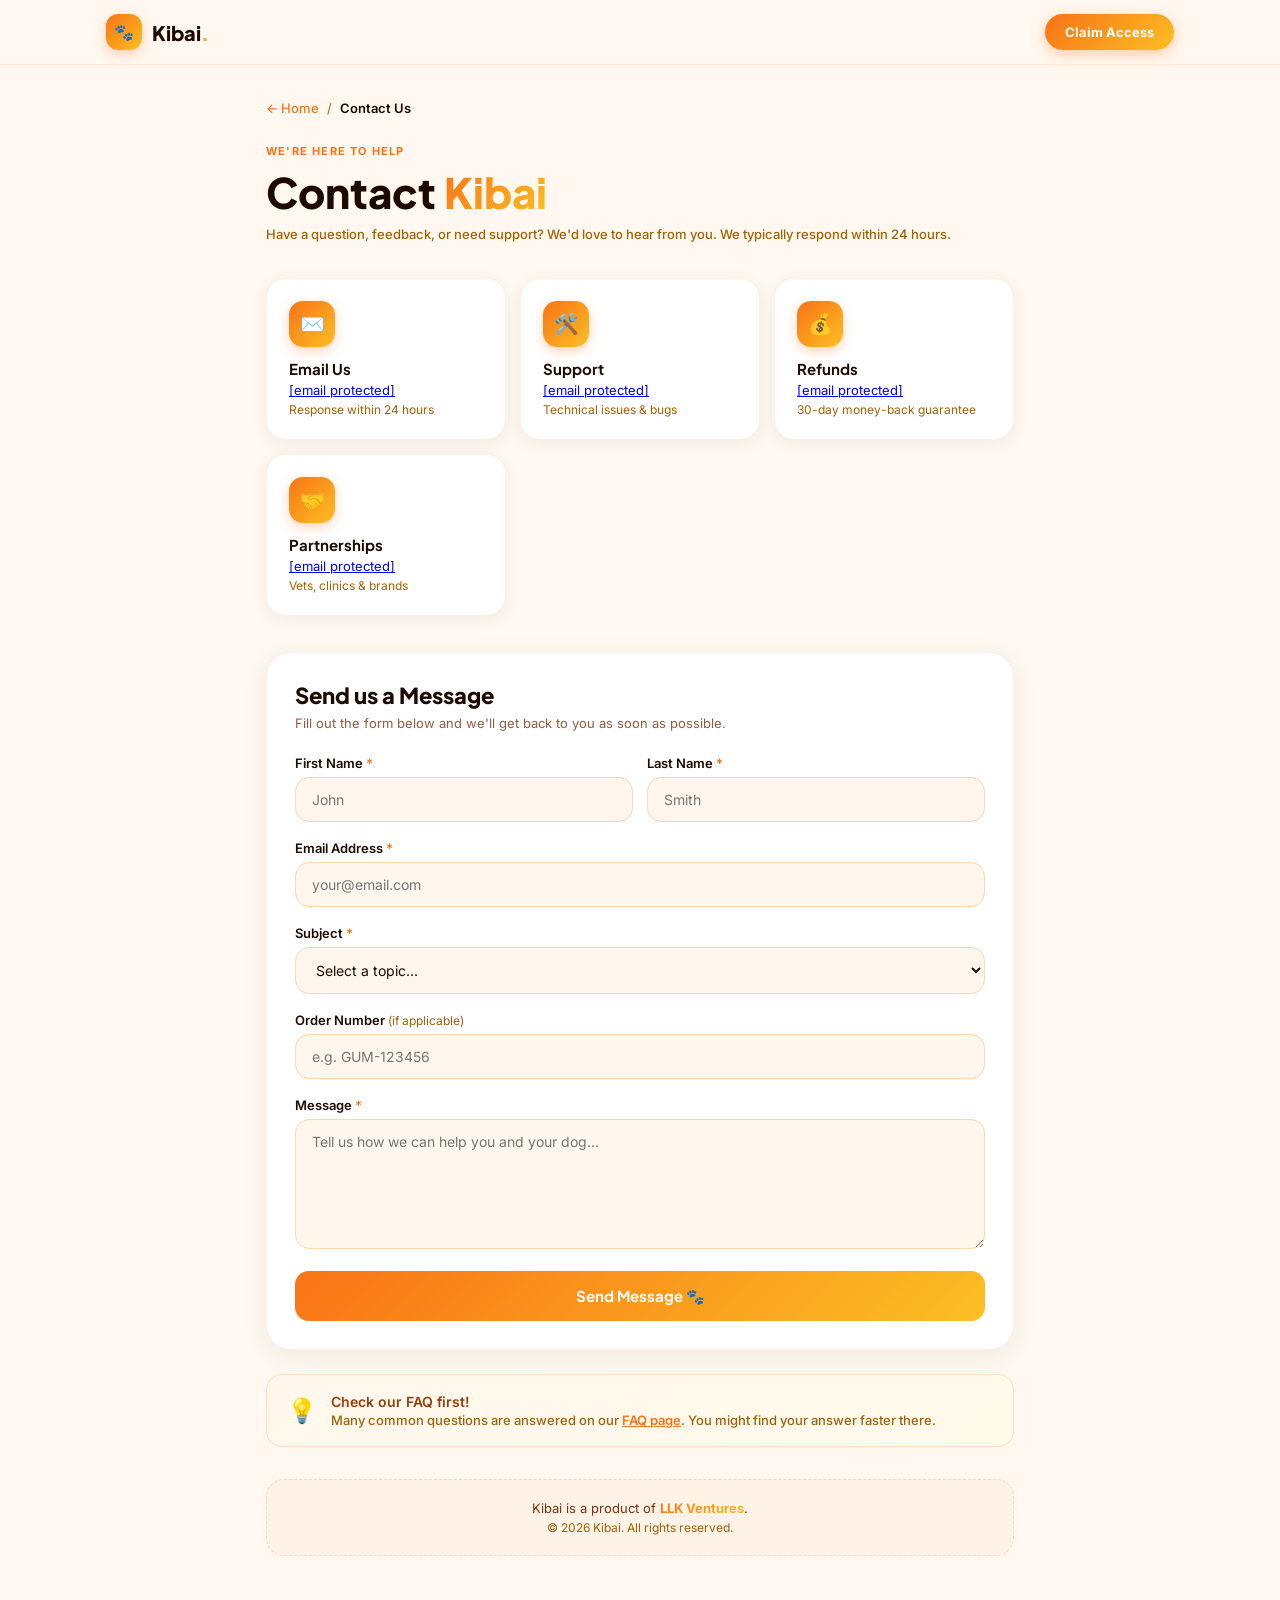
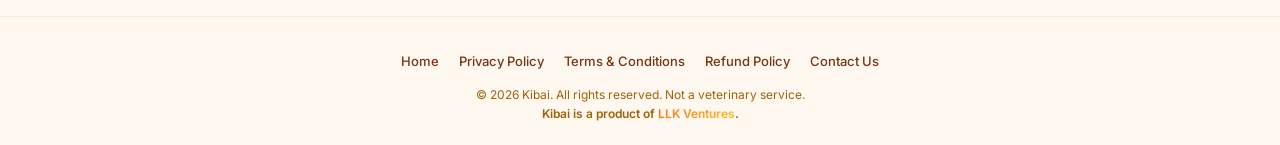
==== contact.html @ 0d259388 "Add files via upload" ====
<!DOCTYPE html>
<html lang="en">
<head>
  <meta charset="UTF-8"/>
  <meta name="viewport" content="width=device-width, initial-scale=1.0, maximum-scale=1.0"/>
  <title>Contact Us — Kibai</title>
  <link rel="preconnect" href="https://fonts.googleapis.com"/>
  <link rel="preconnect" href="https://fonts.gstatic.com" crossorigin/>
  <link href="https://fonts.googleapis.com/css2?family=Plus+Jakarta+Sans:wght@500;600;700;800;900&family=Inter:wght@300;400;500;600;700&display=swap" rel="stylesheet"/>
  <link rel="stylesheet" href="shared.css"/>
</head>
<body>

<nav class="nav-bar">
  <div class="nav-inner">
    <a href="index.html" class="nav-logo">
      <div class="nav-logo-icon">🐾</div>
      <span class="nav-logo-text">Kibai<span class="nav-logo-dot">.</span></span>
    </a>
    <a href="index.html#pricing" class="nav-cta">Claim Access</a>
  </div>
</nav>

<main class="legal-page">
  <!-- Breadcrumb -->
  <div class="breadcrumb">
    <a href="index.html">← Home</a>
    <span>/</span>
    <span style="color:#1C0A00;font-weight:600;">Contact Us</span>
  </div>

  <!-- Header -->
  <div class="page-header">
    <p class="label">We're here to help</p>
    <h1>Contact <span class="grad-text">Kibai</span></h1>
    <p class="meta">Have a question, feedback, or need support? We'd love to hear from you. We typically respond within 24 hours.</p>
  </div>

  <!-- Contact cards -->
  <div style="display:grid;grid-template-columns:repeat(auto-fit,minmax(200px,1fr));gap:14px;margin-bottom:36px;">
    <div class="contact-card">
      <div class="contact-icon">✉️</div>
      <h3 style="font-size:15px;font-weight:700;color:#1C0A00;margin-bottom:4px;">Email Us</h3>
      <p style="font-size:13px;color:#78350F;"><a href="/cdn-cgi/l/email-protection" class="__cf_email__" data-cfemail="90f8f5fcfcffd0fbf9f2f1f9bef1e0e0">[email&#160;protected]</a></p>
      <p style="font-size:12px;color:#A16207;margin-top:4px;">Response within 24 hours</p>
    </div>
    <div class="contact-card">
      <div class="contact-icon">🛠️</div>
      <h3 style="font-size:15px;font-weight:700;color:#1C0A00;margin-bottom:4px;">Support</h3>
      <p style="font-size:13px;color:#78350F;"><a href="/cdn-cgi/l/email-protection" class="__cf_email__" data-cfemail="34474144445b4640745f5d56555d1a554444">[email&#160;protected]</a></p>
      <p style="font-size:12px;color:#A16207;margin-top:4px;">Technical issues &amp; bugs</p>
    </div>
    <div class="contact-card">
      <div class="contact-icon">💰</div>
      <h3 style="font-size:15px;font-weight:700;color:#1C0A00;margin-bottom:4px;">Refunds</h3>
      <p style="font-size:13px;color:#78350F;"><a href="/cdn-cgi/l/email-protection" class="__cf_email__" data-cfemail="493b2c2f3c272d3a0922202b282067283939">[email&#160;protected]</a></p>
      <p style="font-size:12px;color:#A16207;margin-top:4px;">30-day money-back guarantee</p>
    </div>
    <div class="contact-card">
      <div class="contact-icon">🤝</div>
      <h3 style="font-size:15px;font-weight:700;color:#1C0A00;margin-bottom:4px;">Partnerships</h3>
      <p style="font-size:13px;color:#78350F;"><a href="/cdn-cgi/l/email-protection" class="__cf_email__" data-cfemail="ed9d8c9f9983889f9ead86848f8c84c38c9d9d">[email&#160;protected]</a></p>
      <p style="font-size:12px;color:#A16207;margin-top:4px;">Vets, clinics &amp; brands</p>
    </div>
  </div>

  <!-- Contact Form -->
  <div style="background:#fff;border-radius:24px;padding:28px;border:1px solid rgba(249,115,22,0.12);box-shadow:0 6px 28px rgba(0,0,0,0.06);">
    <h2 style="font-size:22px;font-weight:800;color:#1C0A00;margin-bottom:6px;">Send us a Message</h2>
    <p style="font-size:13px;color:#78350F;margin-bottom:24px;opacity:0.8;">Fill out the form below and we'll get back to you as soon as possible.</p>

    <form id="contactForm" onsubmit="handleSubmit(event)" novalidate>
      <div style="display:grid;grid-template-columns:1fr 1fr;gap:14px;">
        <div class="form-group">
          <label class="form-label">First Name <span style="color:#F97316;">*</span></label>
          <input class="form-input" type="text" id="fname" placeholder="John" required/>
        </div>
        <div class="form-group">
          <label class="form-label">Last Name <span style="color:#F97316;">*</span></label>
          <input class="form-input" type="text" id="lname" placeholder="Smith" required/>
        </div>
      </div>

      <div class="form-group">
        <label class="form-label">Email Address <span style="color:#F97316;">*</span></label>
        <input class="form-input" type="email" id="cemail" placeholder="your@email.com" required/>
      </div>

      <div class="form-group">
        <label class="form-label">Subject <span style="color:#F97316;">*</span></label>
        <select class="form-select" id="subject" required>
          <option value="" disabled selected>Select a topic...</option>
          <option value="general">General Inquiry</option>
          <option value="support">Technical Support</option>
          <option value="refund">Refund Request</option>
          <option value="billing">Billing Question</option>
          <option value="feedback">Product Feedback</option>
          <option value="partnership">Partnership / Press</option>
          <option value="other">Other</option>
        </select>
      </div>

      <div class="form-group">
        <label class="form-label">Order Number <span style="font-size:12px;font-weight:400;color:#A16207;">(if applicable)</span></label>
        <input class="form-input" type="text" id="ordernum" placeholder="e.g. GUM-123456"/>
      </div>

      <div class="form-group">
        <label class="form-label">Message <span style="color:#F97316;">*</span></label>
        <textarea class="form-textarea" id="cmessage" placeholder="Tell us how we can help you and your dog..." required></textarea>
      </div>

      <div id="form-error" class="error-msg"></div>

      <button type="submit" class="form-submit" id="submitBtn">Send Message 🐾</button>

      <div id="form-success" class="success-msg">
        🎉 Thank you! Your message has been sent. We'll reply to your email within 24 hours.
      </div>
    </form>
  </div>

  <!-- FAQ nudge -->
  <div class="info-box" style="margin-top:24px;display:flex;align-items:center;gap:14px;">
    <span style="font-size:24px;flex-shrink:0;">💡</span>
    <div>
      <p style="font-size:14px;font-weight:600;color:#92400E;margin-bottom:2px;">Check our FAQ first!</p>
      <p style="font-size:13px;color:#A16207;">Many common questions are answered on our <a href="index.html#faq" style="color:#F97316;font-weight:600;">FAQ page</a>. You might find your answer faster there.</p>
    </div>
  </div>

  <!-- Company info -->
  <div style="margin-top:32px;padding:20px;border-radius:18px;background:rgba(249,115,22,0.04);border:1px dashed rgba(249,115,22,0.2);text-align:center;">
    <p style="font-size:13px;color:#78350F;">Kibai is a product of <strong class="grad-text">LLK Ventures</strong>.</p>
    <p style="font-size:12px;color:#A16207;margin-top:4px;">© 2026 Kibai. All rights reserved.</p>
  </div>
</main>

<footer class="site-footer">
  <div class="footer-inner">
    <div class="footer-links">
      <a href="index.html">Home</a>
      <a href="privacy.html">Privacy Policy</a>
      <a href="terms.html">Terms &amp; Conditions</a>
      <a href="refund.html">Refund Policy</a>
      <a href="contact.html">Contact Us</a>
    </div>
    <p class="footer-copy">© 2026 Kibai. All rights reserved. Not a veterinary service.</p>
    <p class="footer-brand">Kibai is a product of <span class="grad-text">LLK Ventures</span>.</p>
  </div>
</footer>

<script data-cfasync="false" src="/cdn-cgi/scripts/5c5dd728/cloudflare-static/email-decode.min.js"></script><script>
function handleSubmit(e) {
  e.preventDefault();
  const fname = document.getElementById('fname').value.trim();
  const lname = document.getElementById('lname').value.trim();
  const email = document.getElementById('cemail').value.trim();
  const subject = document.getElementById('subject').value;
  const message = document.getElementById('cmessage').value.trim();
  const errEl = document.getElementById('form-error');

  errEl.style.display = 'none';

  if (!fname || !lname) { showErr('Please enter your full name.'); return; }
  if (!email || !/^[^\s@]+@[^\s@]+\.[^\s@]+$/.test(email)) { showErr('Please enter a valid email address.'); return; }
  if (!subject) { showErr('Please select a subject.'); return; }
  if (!message || message.length < 20) { showErr('Please enter a message (at least 20 characters).'); return; }

  const btn = document.getElementById('submitBtn');
  btn.disabled = true;
  btn.textContent = 'S
---- shared.css ----
/* ── Kibai Shared Styles ── */
:root {
  --orange: #F97316;
  --amber:  #FBBF24;
  --cream:  #FFF8F0;
  --text-dark: #1C0A00;
  --text-mid:  #78350F;
  --text-soft: #A16207;
}
*, *::before, *::after { box-sizing: border-box; margin: 0; padding: 0; }
html { scroll-behavior: smooth; }
body {
  font-family: 'Inter', sans-serif;
  background: var(--cream);
  color: var(--text-dark);
  overflow-x: hidden;
  -webkit-text-size-adjust: 100%;
}
h1,h2,h3,h4,h5 { font-family: 'Plus Jakarta Sans', sans-serif; }

/* NAV */
.nav-bar {
  position: fixed; top: 0; left: 0; right: 0; z-index: 50;
  background: rgba(255,248,240,0.95);
  backdrop-filter: blur(20px); -webkit-backdrop-filter: blur(20px);
  border-bottom: 1px solid rgba(249,115,22,0.12);
}
.nav-inner {
  max-width: 1100px; margin: 0 auto;
  padding: 14px 16px;
  display: flex; align-items: center; justify-content: space-between;
}
.nav-logo { display:flex;align-items:center;gap:10px;text-decoration:none; }
.nav-logo-icon {
  width:36px;height:36px;border-radius:12px;
  background:linear-gradient(135deg,#F97316,#FBBF24);
  display:flex;align-items:center;justify-content:center;font-size:16px;
  box-shadow:0 4px 12px rgba(249,115,22,0.3);
}
.nav-logo-text { font-family:'Plus Jakarta Sans',sans-serif;font-size:20px;font-weight:800;color:#1C0A00; }
.nav-logo-dot { background:linear-gradient(135deg,#F97316,#FBBF24);-webkit-background-clip:text;-webkit-text-fill-color:transparent;background-clip:text; }
.nav-cta {
  background:linear-gradient(135deg,#F97316,#FBBF24);
  color:#fff;font-weight:700;font-size:13px;
  padding:10px 20px;border-radius:50px;
  text-decoration:none;white-space:nowrap;
  box-shadow:0 4px 14px rgba(249,115,22,0.35);
  transition:opacity 0.2s;
}
.nav-cta:hover { opacity:0.9; }

/* GRAD */
.grad-text {
  background:linear-gradient(135deg,#F97316,#FBBF24);
  -webkit-background-clip:text;-webkit-text-fill-color:transparent;background-clip:text;
}
.grad-bg { background:linear-gradient(135deg,#F97316,#FBBF24); }

/* LEGAL PAGE WRAPPER */
.legal-page { max-width: 780px; margin: 0 auto; padding: 100px 16px 60px; }

/* BREADCRUMB */
.breadcrumb { display:flex;align-items:center;gap:8px;margin-bottom:28px;flex-wrap:wrap; }
.breadcrumb a { font-size:13px;color:#F97316;text-decoration:none;font-weight:500; }
.breadcrumb a:hover { text-decoration:underline; }
.breadcrumb span { font-size:13px;color:#A16207; }

/* PAGE HEADER */
.page-header { margin-bottom:36px; }
.page-header .label {
  font-size:11px;font-weight:700;color:#F97316;
  text-transform:uppercase;letter-spacing:1.2px;margin-bottom:10px;
}
.page-header h1 { font-size:clamp(28px,5vw,42px);font-weight:900;color:#1C0A00;margin-bottom:10px;line-height:1.15; }
.page-header .meta { font-size:13px;color:#A16207;font-weight:500; }

/* CONTENT */
.legal-section { margin-bottom:32px; }
.legal-section h2 {
  font-size:18px;font-weight:800;color:#1C0A00;
  margin-bottom:10px;padding-bottom:8px;
  border-bottom:2px solid rgba(249,115,22,0.12);
}
.legal-section h3 { font-size:15px;font-weight:700;color:#1C0A00;margin-bottom:6px;margin-top:16px; }
.legal-section p { font-size:14px;color:#78350F;line-height:1.75;margin-bottom:10px; }
.legal-section ul, .legal-section ol { padding-left:20px;margin-bottom:10px; }
.legal-section li { font-size:14px;color:#78350F;line-height:1.75;margin-bottom:6px; }
.legal-section strong { color:#1C0A00;font-weight:600; }
.legal-section a { color:#F97316;text-decoration:none;font-weight:500; }
.legal-section a:hover { text-decoration:underline; }

/* HIGHLIGHT BOX */
.info-box {
  background:linear-gradient(135deg,#FFF7ED,#FFFBEB);
  border:1px solid rgba(249,115,22,0.2);
  border-radius:16px; padding:18px 20px; margin-bottom:24px;
}
.info-box p { margin-bottom:0;font-weight:500;color:#92400E; }

.warn-box {
  background:#FEF2F2; border:1px solid rgba(220,38,38,0.2);
  border-radius:16px;padding:16px 20px;margin-bottom:20px;
}
.warn-box p { margin-bottom:0;color:#991B1B;font-size:14px; }

/* FOOTER */
.site-footer {
  border-top:1px solid rgba(249,115,22,0.12);
  padding:32px 16px 24px;
  background:var(--cream);
}
.footer-inner { max-width:1100px;margin:0 auto;text-align:center; }
.footer-links { display:flex;flex-wrap:wrap;justify-content:center;gap:8px 20px;margin-bottom:14px; }
.footer-links a { font-size:13px;color:#78350F;text-decoration:none;font-weight:500;padding:4px 0; }
.footer-links a:hover { color:#F97316; }
.footer-copy { font-size:12px;color:#A16207;margin-bottom:4px; }
.footer-brand { font-size:12px;color:#A16207;font-weight:600; }

/* CONTACT FORM */
.form-group { margin-bottom:18px; }
.form-label { display:block;font-size:13px;font-weight:600;color:#1C0A00;margin-bottom:6px; }
.form-input, .form-select, .form-textarea {
  width:100%; background:#FFF7ED;
  border:1.5px solid #FED7AA; border-radius:14px;
  padding:13px 16px; font-size:14px; color:#1C0A00;
  font-family:'Inter',sans-serif; transition:border-color 0.2s,box-shadow 0.2s;
}
.form-input:focus, .form-select:focus, .form-textarea:focus {
  outline:none; border-color:#F97316; box-shadow:0 0 0 3px rgba(249,115,22,0.15);
}
.form-textarea { resize:vertical;min-height:130px; }
.form-submit {
  width:100%;background:linear-gradient(135deg,#F97316,#FBBF24);
  color:#fff;font-weight:700;font-size:15px;
  padding:15px;border:none;border-radius:14px;
  cursor:pointer;font-family:'Plus Jakarta Sans',sans-serif;
  transition:opacity 0.2s;animation:pulseRing 2s ease-in-out infinite;
}
.form-submit:hover { opacity:0.9; }
.form-submit:disabled { opacity:0.6;cursor:not-allowed; }

@keyframes pulseRing {
  0% { box-shadow:0 0 0 0 rgba(249,115,22,0.45); }
  70% { box-shadow:0 0 0 10px rgba(249,115,22,0); }
  100% { box-shadow:0 0 0 0 rgba(249,115,22,0); }
}

.success-msg {
  display:none;background:#F0FDF4;border:1px solid rgba(34,197,94,0.3);
  border-radius:14px;padding:16px;text-align:center;
  font-size:14px;font-weight:600;color:#14532D;margin-top:14px;
}
.error-msg {
  display:none;background:#FEF2F2;border:1px solid rgba(239,68,68,0.3);
  border-radius:14px;padding:12px 16px;font-size:13px;color:#7F1D1D;margin-top:10px;
}

/* CONTACT CARD */
.contact-card {
  background:#fff;border-radius:20px;padding:22px;
  border:1px solid rgba(249,115,22,0.1);
  box-shadow:0 4px 18px rgba(0,0,0,0.05);
}
.contact-icon {
  width:46px;height:46px;border-radius:14px;
  background:linear-gradient(135deg,#F97316,#FBBF24);
  display:flex;align-items:center;justify-content:center;
  font-size:20px;margin-bottom:12px;
  box-shadow:0 4px 12px rgba(249,115,22,0.3);
}

@media(max-width:640px){
  .legal-page { padding:90px 14px 50px; }
}
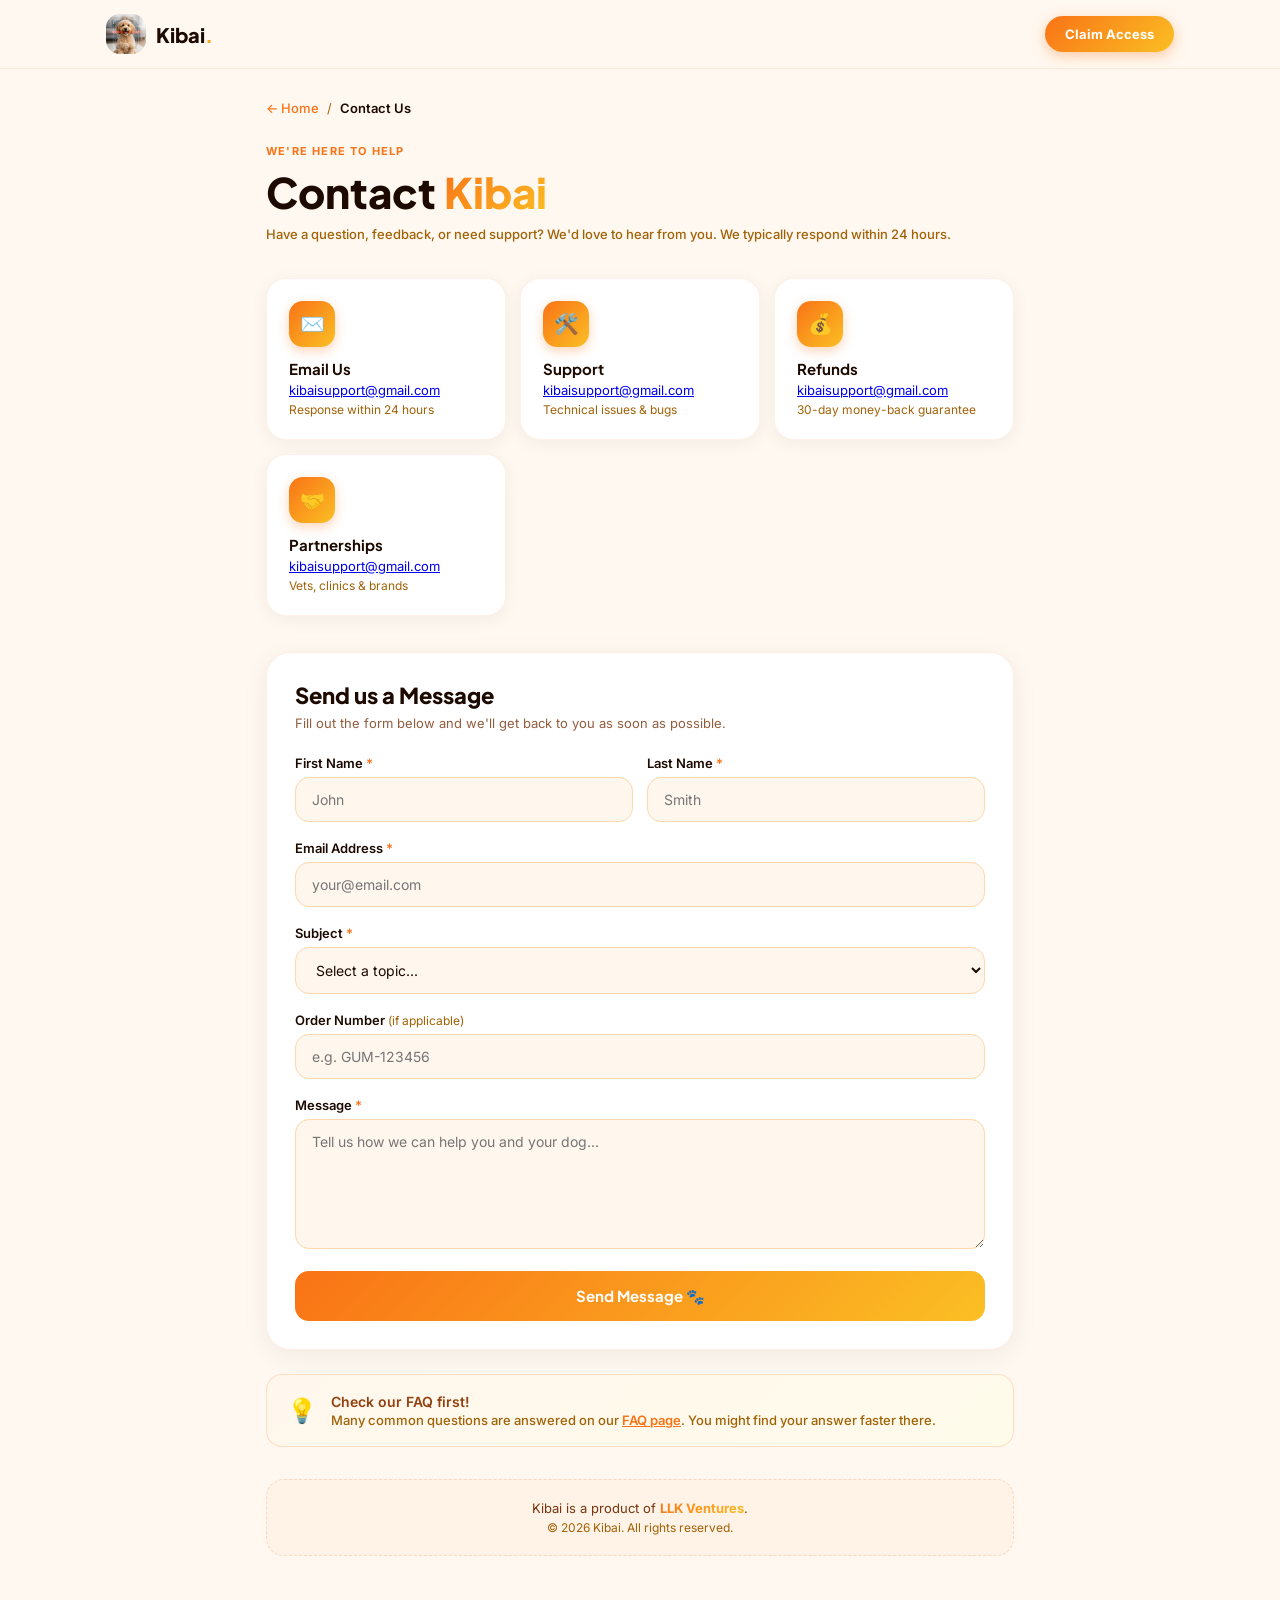
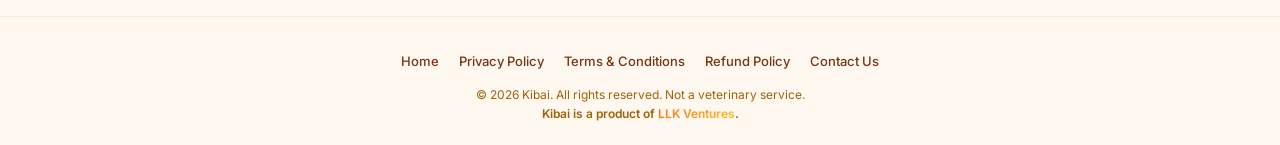
==== commit 4c7783da: "Add files via upload" ====
--- a/contact.html
+++ b/contact.html
@@ -14,7 +14,7 @@
 <nav class="nav-bar">
   <div class="nav-inner">
     <a href="index.html" class="nav-logo">
-      <div class="nav-logo-icon">🐾</div>
+      <img src="/logo.png" alt="Kibai" style="height:40px;width:40px;object-fit:cover;border-radius:14px;"/>
       <span class="nav-logo-text">Kibai<span class="nav-logo-dot">.</span></span>
     </a>
     <a href="index.html#pricing" class="nav-cta">Claim Access</a>
@@ -41,25 +41,25 @@
     <div class="contact-card">
       <div class="contact-icon">✉️</div>
       <h3 style="font-size:15px;font-weight:700;color:#1C0A00;margin-bottom:4px;">Email Us</h3>
-      <p style="font-size:13px;color:#78350F;"><a href="/cdn-cgi/l/email-protection" class="__cf_email__" data-cfemail="90f8f5fcfcffd0fbf9f2f1f9bef1e0e0">[email&#160;protected]</a></p>
+      <p style="font-size:13px;color:#78350F;"><a href="mailto:kibaisupport@gmail.com">kibaisupport@gmail.com</a></p>
       <p style="font-size:12px;color:#A16207;margin-top:4px;">Response within 24 hours</p>
     </div>
     <div class="contact-card">
       <div class="contact-icon">🛠️</div>
       <h3 style="font-size:15px;font-weight:700;color:#1C0A00;margin-bottom:4px;">Support</h3>
-      <p style="font-size:13px;color:#78350F;"><a href="/cdn-cgi/l/email-protection" class="__cf_email__" data-cfemail="34474144445b4640745f5d56555d1a554444">[email&#160;protected]</a></p>
+      <p style="font-size:13px;color:#78350F;"><a href="mailto:kibaisupport@gmail.com">kibaisupport@gmail.com</a></p>
       <p style="font-size:12px;color:#A16207;margin-top:4px;">Technical issues &amp; bugs</p>
     </div>
     <div class="contact-card">
       <div class="contact-icon">💰</div>
       <h3 style="font-size:15px;font-weight:700;color:#1C0A00;margin-bottom:4px;">Refunds</h3>
-      <p style="font-size:13px;color:#78350F;"><a href="/cdn-cgi/l/email-protection" class="__cf_email__" data-cfemail="493b2c2f3c272d3a0922202b282067283939">[email&#160;protected]</a></p>
+      <p style="font-size:13px;color:#78350F;"><a href="mailto:kibaisupport@gmail.com">kibaisupport@gmail.com</a></p>
       <p style="font-size:12px;color:#A16207;margin-top:4px;">30-day money-back guarantee</p>
     </div>
     <div class="contact-card">
       <div class="contact-icon">🤝</div>
       <h3 style="font-size:15px;font-weight:700;color:#1C0A00;margin-bottom:4px;">Partnerships</h3>
-      <p style="font-size:13px;color:#78350F;"><a href="/cdn-cgi/l/email-protection" class="__cf_email__" data-cfemail="ed9d8c9f9983889f9ead86848f8c84c38c9d9d">[email&#160;protected]</a></p>
+      <p style="font-size:13px;color:#78350F;"><a href="mailto:kibaisupport@gmail.com">kibaisupport@gmail.com</a></p>
       <p style="font-size:12px;color:#A16207;margin-top:4px;">Vets, clinics &amp; brands</p>
     </div>
   </div>
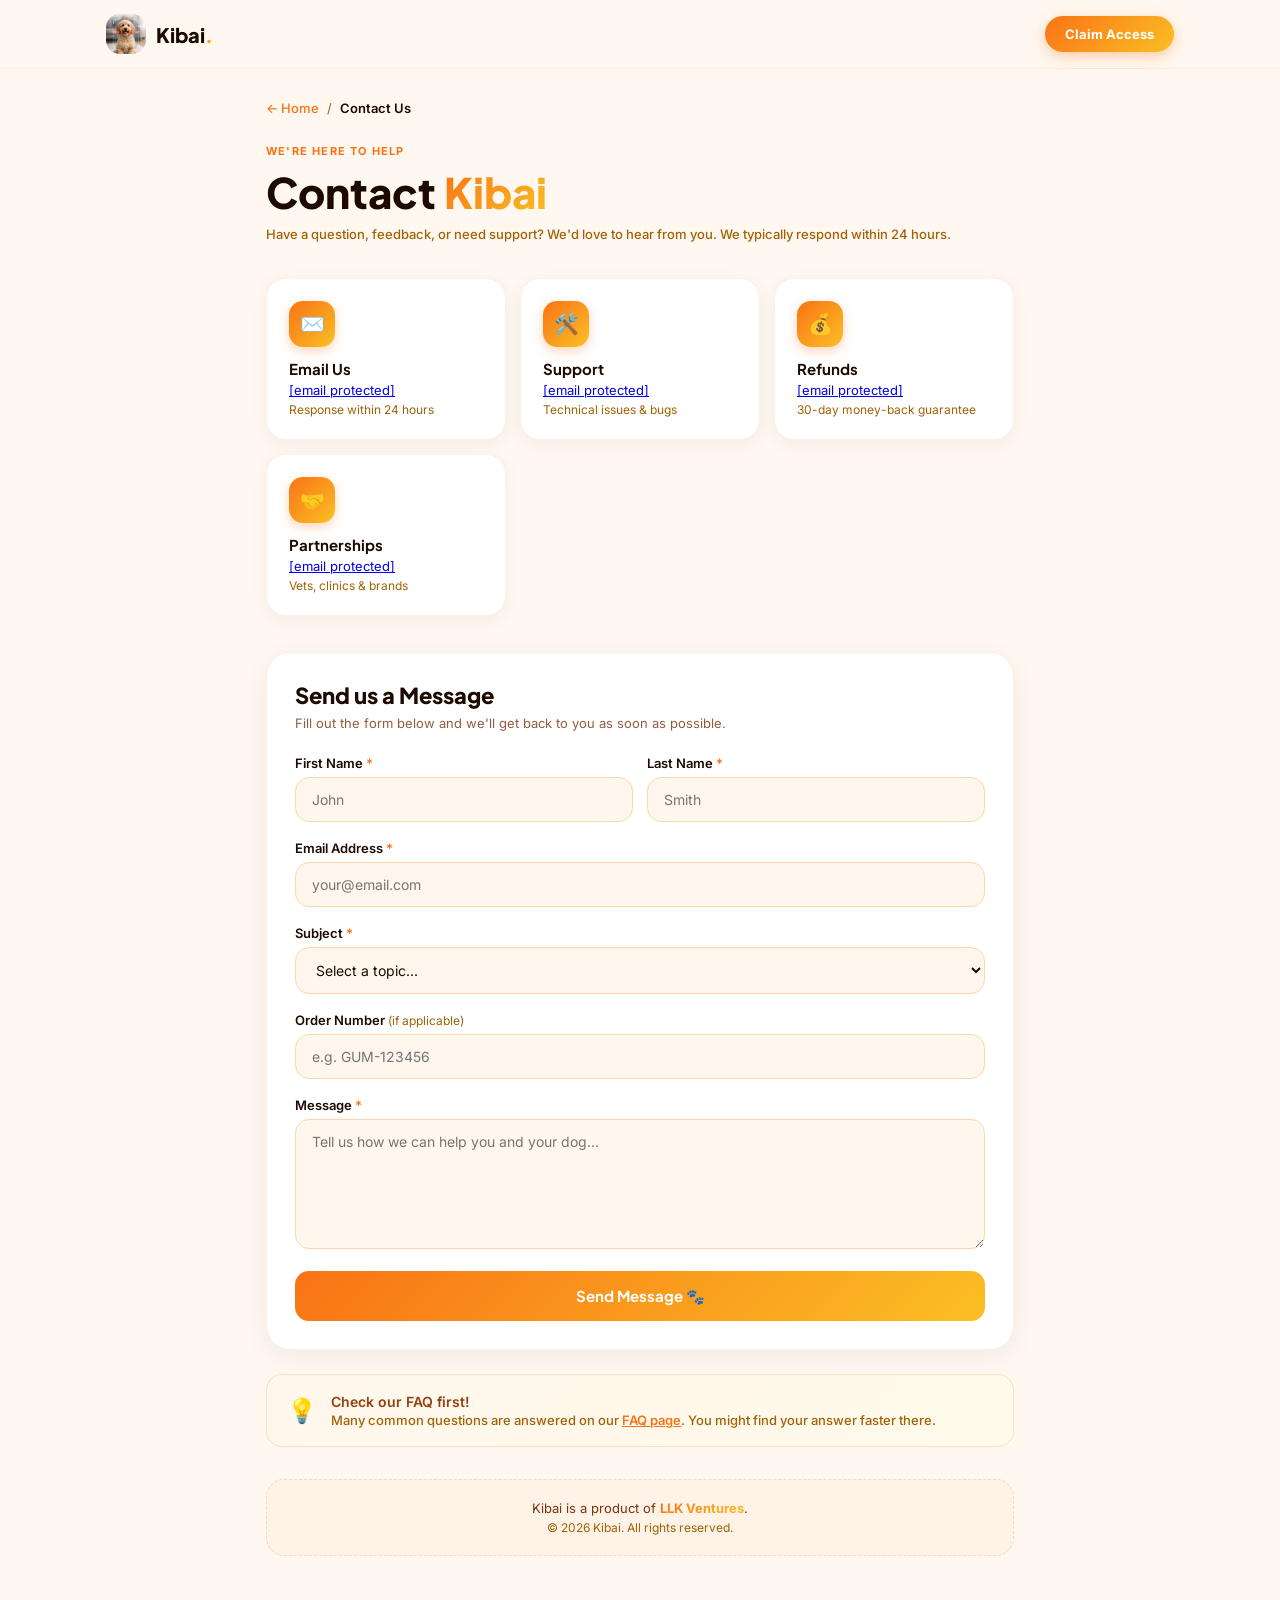
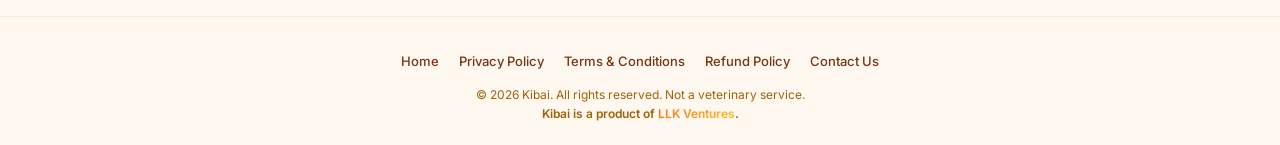
==== commit 41360f7c: "Add files via upload" ====
--- a/contact.html
+++ b/contact.html
@@ -41,25 +41,25 @@
     <div class="contact-card">
       <div class="contact-icon">✉️</div>
       <h3 style="font-size:15px;font-weight:700;color:#1C0A00;margin-bottom:4px;">Email Us</h3>
-      <p style="font-size:13px;color:#78350F;"><a href="mailto:kibaisupport@gmail.com">kibaisupport@gmail.com</a></p>
+      <p style="font-size:13px;color:#78350F;"><a href="/cdn-cgi/l/email-protection#adc6c4cfccc4ded8ddddc2dfd9edcac0ccc4c183cec2c0"><span class="__cf_email__" data-cfemail="deb5b7bcbfb7adabaeaeb1acaa9eb9b3bfb7b2f0bdb1b3">[email&#160;protected]</span></a></p>
       <p style="font-size:12px;color:#A16207;margin-top:4px;">Response within 24 hours</p>
     </div>
     <div class="contact-card">
       <div class="contact-icon">🛠️</div>
       <h3 style="font-size:15px;font-weight:700;color:#1C0A00;margin-bottom:4px;">Support</h3>
-      <p style="font-size:13px;color:#78350F;"><a href="mailto:kibaisupport@gmail.com">kibaisupport@gmail.com</a></p>
+      <p style="font-size:13px;color:#78350F;"><a href="/cdn-cgi/l/email-protection#52393b30333b212722223d202612353f333b3e7c313d3f"><span class="__cf_email__" data-cfemail="88e3e1eae9e1fbfdf8f8e7fafcc8efe5e9e1e4a6ebe7e5">[email&#160;protected]</span></a></p>
       <p style="font-size:12px;color:#A16207;margin-top:4px;">Technical issues &amp; bugs</p>
     </div>
     <div class="contact-card">
       <div class="contact-icon">💰</div>
       <h3 style="font-size:15px;font-weight:700;color:#1C0A00;margin-bottom:4px;">Refunds</h3>
-      <p style="font-size:13px;color:#78350F;"><a href="mailto:kibaisupport@gmail.com">kibaisupport@gmail.com</a></p>
+      <p style="font-size:13px;color:#78350F;"><a href="/cdn-cgi/l/email-protection#ff94969d9e968c8a8f8f908d8bbf98929e9693d19c9092"><span class="__cf_email__" data-cfemail="96fdfff4f7ffe5e3e6e6f9e4e2d6f1fbf7fffab8f5f9fb">[email&#160;protected]</span></a></p>
       <p style="font-size:12px;color:#A16207;margin-top:4px;">30-day money-back guarantee</p>
     </div>
     <div class="contact-card">
       <div class="contact-icon">🤝</div>
       <h3 style="font-size:15px;font-weight:700;color:#1C0A00;margin-bottom:4px;">Partnerships</h3>
-      <p style="font-size:13px;color:#78350F;"><a href="mailto:kibaisupport@gmail.com">kibaisupport@gmail.com</a></p>
+      <p style="font-size:13px;color:#78350F;"><a href="/cdn-cgi/l/email-protection#f3989a91929a808683839c8187b3949e929a9fdd909c9e"><span class="__cf_email__" data-cfemail="9bf0f2f9faf2e8eeebebf4e9efdbfcf6faf2f7b5f8f4f6">[email&#160;protected]</span></a></p>
       <p style="font-size:12px;color:#A16207;margin-top:4px;">Vets, clinics &amp; brands</p>
     </div>
   </div>
@@ -150,23 +150,10 @@
   </div>
 </footer>
 
-<script data-cfasync="false" src="/cdn-cgi/scripts/5c5dd728/cloudflare-static/email-decode.min.js"></script><script>
+<script data-cfasync="false" src="/cdn-cgi/scripts/5c5dd728/cloudflare-static/email-decode.min.js"></script><script data-cfasync="false" src="/cdn-cgi/scripts/5c5dd728/cloudflare-static/email-decode.min.js"></script><script>
 function handleSubmit(e) {
   e.preventDefault();
   const fname = document.getElementById('fname').value.trim();
   const lname = document.getElementById('lname').value.trim();
   const email = document.getElementById('cemail').value.trim();
-  const subject = document.getElementById('subject').value;
-  const message = document.getElementById('cmessage').value.trim();
-  const errEl = document.getElementById('form-error');
-
-  errEl.style.display = 'none';
-
-  if (!fname || !lname) { showErr('Please enter your full name.'); return; }
-  if (!email || !/^[^\s@]+@[^\s@]+\.[^\s@]+$/.test(email)) { showErr('Please enter a valid email address.'); return; }
-  if (!subject) { showErr('Please select a subject.'); return; }
-  if (!message || message.length < 20) { showErr('Please enter a message (at least 20 characters).'); return; }
-
-  const btn = document.getElementById('submitBtn');
-  btn.disabled = true;
-  btn.textContent = 'S+  const subject 
